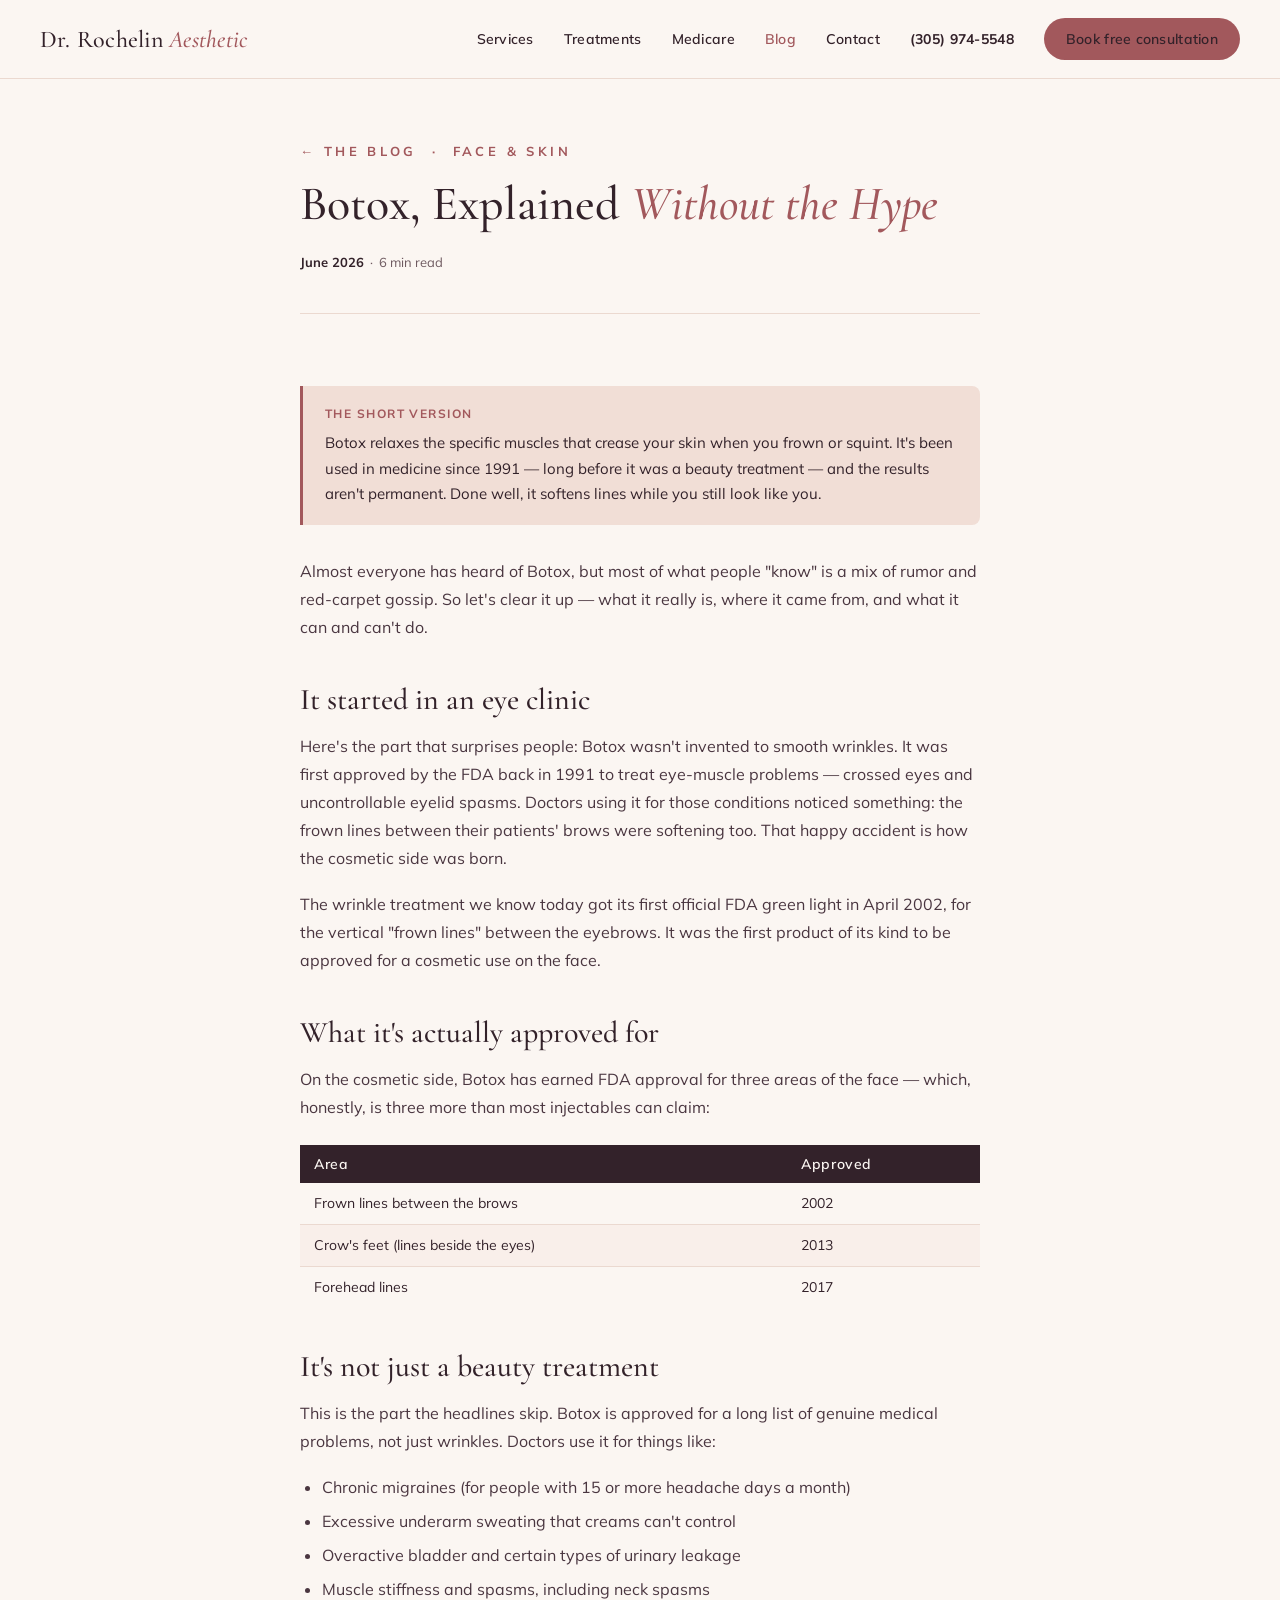
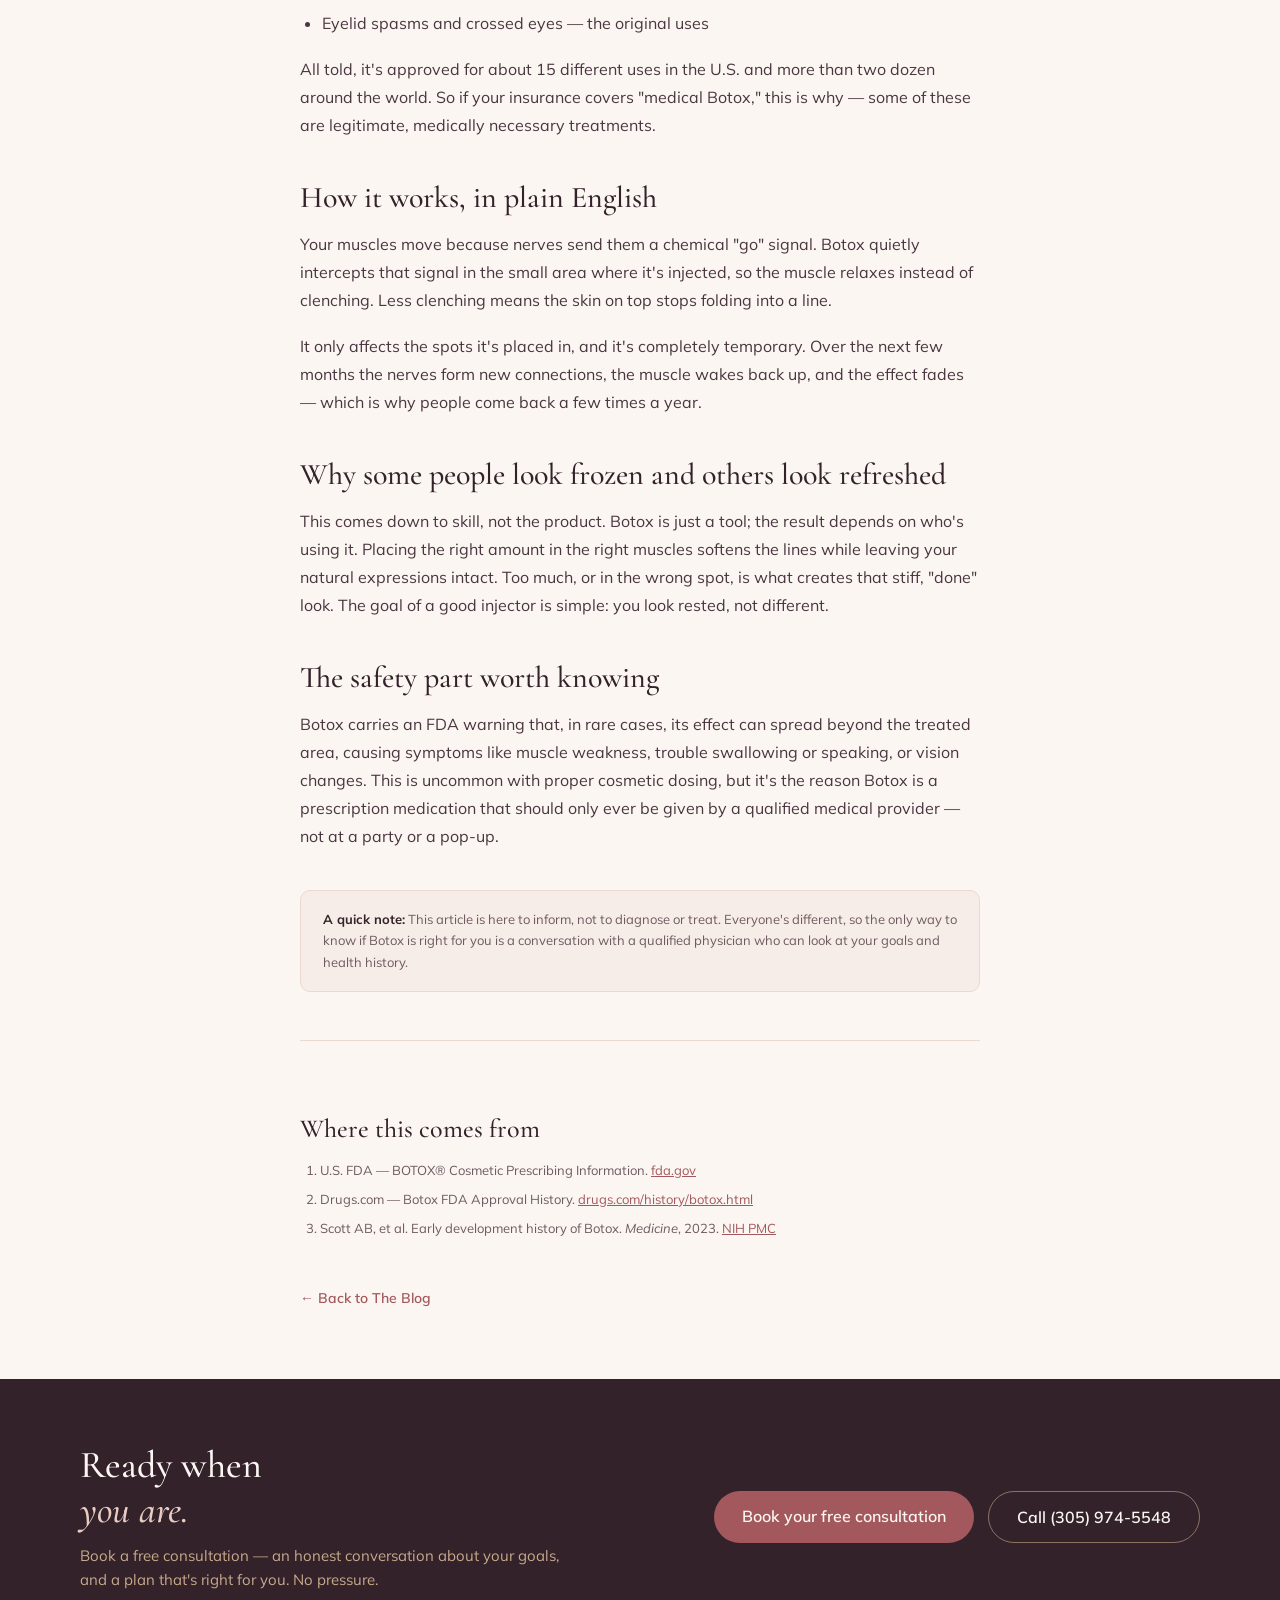
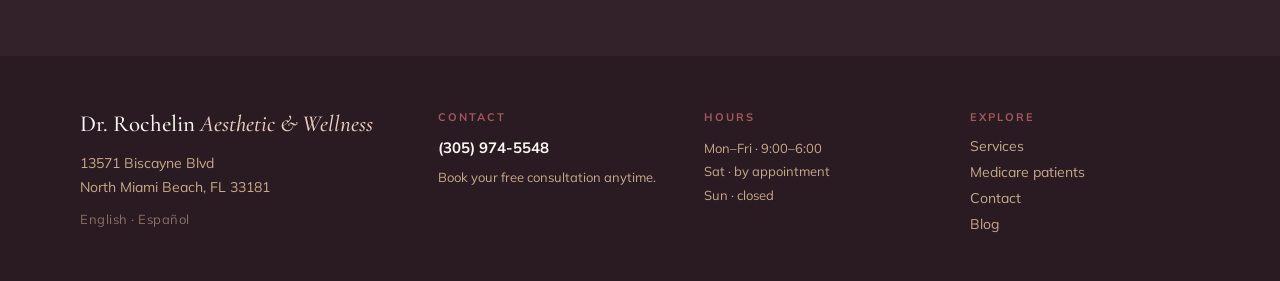
==== blog-botox.html @ 4aa11b76 "Add files via upload" ====
<!DOCTYPE html>
<html lang="en">
<head>
  <meta charset="UTF-8" />
  <meta name="viewport" content="width=device-width, initial-scale=1.0" />
  <title>Botox, Explained Without the Hype — Dr. Rochelin Aesthetic</title>
  <meta name="description" content="A clear, plain-English look at what Botox actually does, what it's approved for, how it works, and what to know before you try it." />
  <link rel="preconnect" href="https://fonts.googleapis.com" />
  <link rel="preconnect" href="https://fonts.gstatic.com" crossorigin />
  <link href="https://fonts.googleapis.com/css2?family=Cormorant+Garamond:ital,wght@0,400;0,500;0,600;1,400;1,500&family=Mulish:wght@400;500;600;700&display=swap" rel="stylesheet" />
  <link rel="stylesheet" href="blog.css" />
</head>
<body>

  <nav>
    <div class="section nav-inner">
      <a href="index.html" class="nav-logo">Dr. Rochelin <span>Aesthetic</span></a>
      <div class="navlinks">
        <a href="index.html">Services</a>
        <a href="index.html">Treatments</a>
        <a href="index.html">Medicare</a>
        <a href="blog.html" class="active">Blog</a>
        <a href="index.html">Contact</a>
        <a href="tel:+13059745548" class="nav-phone">(305) 974-5548</a>
        <a href="index.html" class="btn-primary">Book free consultation</a>
      </div>
      <div class="menubtn"><span></span><span></span><span></span></div>
    </div>
  </nav>

  <main>
    <div class="article-wrap">

      <header class="article-header">
        <div class="article-cat"><a href="blog.html">← The Blog</a> &nbsp;·&nbsp; Face &amp; Skin</div>
        <h1>Botox, Explained <em>Without the Hype</em></h1>
        <div class="article-meta"><strong>June 2026</strong> &nbsp;·&nbsp; 6 min read</div>
      </header>

      <article class="article-body">

        <div class="quick-take">
          <strong>The short version</strong>
          Botox relaxes the specific muscles that crease your skin when you frown or squint. It's been used in medicine since 1991 — long before it was a beauty treatment — and the results aren't permanent. Done well, it softens lines while you still look like you.
        </div>

        <p>Almost everyone has heard of Botox, but most of what people "know" is a mix of rumor and red-carpet gossip. So let's clear it up — what it really is, where it came from, and what it can and can't do.</p>

        <h2>It started in an eye clinic</h2>
        <p>Here's the part that surprises people: Botox wasn't invented to smooth wrinkles. It was first approved by the FDA back in 1991 to treat eye-muscle problems — crossed eyes and uncontrollable eyelid spasms. Doctors using it for those conditions noticed something: the frown lines between their patients' brows were softening too. That happy accident is how the cosmetic side was born.</p>
        <p>The wrinkle treatment we know today got its first official FDA green light in April 2002, for the vertical "frown lines" between the eyebrows. It was the first product of its kind to be approved for a cosmetic use on the face.</p>

        <h2>What it's actually approved for</h2>
        <p>On the cosmetic side, Botox has earned FDA approval for three areas of the face — which, honestly, is three more than most injectables can claim:</p>
        <table class="fact-table">
          <thead><tr><th>Area</th><th>Approved</th></tr></thead>
          <tbody>
            <tr><td>Frown lines between the brows</td><td>2002</td></tr>
            <tr><td>Crow's feet (lines beside the eyes)</td><td>2013</td></tr>
            <tr><td>Forehead lines</td><td>2017</td></tr>
          </tbody>
        </table>

        <h2>It's not just a beauty treatment</h2>
        <p>This is the part the headlines skip. Botox is approved for a long list of genuine medical problems, not just wrinkles. Doctors use it for things like:</p>
        <ul>
          <li>Chronic migraines (for people with 15 or more headache days a month)</li>
          <li>Excessive underarm sweating that creams can't control</li>
          <li>Overactive bladder and certain types of urinary leakage</li>
          <li>Muscle stiffness and spasms, including neck spasms</li>
          <li>Eyelid spasms and crossed eyes — the original uses</li>
        </ul>
        <p>All told, it's approved for about 15 different uses in the U.S. and more than two dozen around the world. So if your insurance covers "medical Botox," this is why — some of these are legitimate, medically necessary treatments.</p>

        <h2>How it works, in plain English</h2>
        <p>Your muscles move because nerves send them a chemical "go" signal. Botox quietly intercepts that signal in the small area where it's injected, so the muscle relaxes instead of clenching. Less clenching means the skin on top stops folding into a line.</p>
        <p>It only affects the spots it's placed in, and it's completely temporary. Over the next few months the nerves form new connections, the muscle wakes back up, and the effect fades — which is why people come back a few times a year.</p>

        <h2>Why some people look frozen and others look refreshed</h2>
        <p>This comes down to skill, not the product. Botox is just a tool; the result depends on who's using it. Placing the right amount in the right muscles softens the lines while leaving your natural expressions intact. Too much, or in the wrong spot, is what creates that stiff, "done" look. The goal of a good injector is simple: you look rested, not different.</p>

        <h2>The safety part worth knowing</h2>
        <p>Botox carries an FDA warning that, in rare cases, its effect can spread beyond the treated area, causing symptoms like muscle weakness, trouble swallowing or speaking, or vision changes. This is uncommon with proper cosmetic dosing, but it's the reason Botox is a prescription medication that should only ever be given by a qualified medical provider — not at a party or a pop-up.</p>

        <div class="disclaimer">
          <strong>A quick note:</strong> This article is here to inform, not to diagnose or treat. Everyone's different, so the only way to know if Botox is right for you is a conversation with a qualified physician who can look at your goals and health history.
        </div>

        <div class="references">
          <h2>Where this comes from</h2>
          <ol>
            <li>U.S. FDA — BOTOX® Cosmetic Prescribing Information. <a href="https://www.fda.gov/media/77359/download" target="_blank" rel="noopener">fda.gov</a></li>
            <li>Drugs.com — Botox FDA Approval History. <a href="https://www.drugs.com/history/botox.html" target="_blank" rel="noopener">drugs.com/history/botox.html</a></li>
            <li>Scott AB, et al. Early development history of Botox. <em>Medicine</em>, 2023. <a href="https://pmc.ncbi.nlm.nih.gov/articles/PMC10374179/" target="_blank" rel="noopener">NIH PMC</a></li>
          </ol>
        </div>

        <a href="blog.html" class="back-link">← Back to The Blog</a>

      </article>
    </div>

    <section class="cta-strip">
      <div class="section cta-strip-inner">
        <div>
          <h2>Ready when<br><em>you are.</em></h2>
          <p>Book a free consultation — an honest conversation about your goals,<br>and a plan that's right for you. No pressure.</p>
        </div>
        <div class="cta-btns">
          <a href="index.html" class="btn-primary-lg">Book your free consultation</a>
          <a href="tel:+13059745548" class="btn-outline">Call (305) 974-5548</a>
        </div>
      </div>
    </section>
  </main>

  <footer>
    <div class="section footer-grid">
      <div>
        <div class="footer-logo">Dr. Rochelin <span>Aesthetic &amp; Wellness</span></div>
        <div class="footer-address">13571 Biscayne Blvd<br>North Miami Beach, FL 33181</div>
        <div class="footer-lang">English · Español</div>
      </div>
      <div class="footer-col">
        <div class="footer-col-label">Contact</div>
        <a href="tel:+13059745548">(305) 974-5548</a>
        <p>Book your free consultation anytime.</p>
      </div>
      <div class="footer-col">
        <div class="footer-col-label">Hours</div>
        <div class="footer-hours">Mon–Fri · 9:00–6:00<br>Sat · by appointment<br>Sun · closed</div>
      </div>
      <div class="footer-col">
        <div class="footer-col-label">Explore</div>
        <div class="footer-col-links">
          <a href="index.html">Services</a>
          <a href="index.html">Medicare patients</a>
          <a href="index.html">Contact</a>
          <a href="blog.html">Blog</a>
        </div>
      </div>
    </div>
  </footer>

  <div class="mobilebar">
    <a href="index.html" class="mb-primary">Book free consult</a>
    <a href="tel:+13059745548" class="mb-outline">Call us</a>
  </div>

</body>
</html>
---- blog.css ----
:root{
  --cream:#fbf6f2; --dark:#33222a; --rose:#a2585c; --blush:#f1ded6;
  --muted:#6e5a60; --border:#ebd9d0; --footer-bg:#2a1b22;
  --footer-text:#c7a98b; --footer-dim:#8a7068; --footer-light:#fbf6f2; --footer-accent:#e9cdc2;
}
*,*::before,*::after{box-sizing:border-box;margin:0;padding:0;}
html,body{background:var(--cream);color:var(--dark);font-family:'Mulish',sans-serif;}
.section{max-width:1200px;margin:0 auto;padding:0 40px;}

/* NAV */
nav{position:sticky;top:0;z-index:60;background:rgba(251,246,242,0.92);backdrop-filter:blur(10px);border-bottom:1px solid var(--border);}
.nav-inner{display:flex;justify-content:space-between;align-items:center;padding:18px 0;}
.nav-logo{font-family:'Cormorant Garamond',serif;font-size:24px;font-weight:500;letter-spacing:0.01em;text-decoration:none;color:var(--dark);}
.nav-logo span{font-style:italic;color:var(--rose);}
.navlinks{display:flex;gap:30px;align-items:center;font-size:14px;font-weight:600;letter-spacing:0.02em;}
.navlinks a{color:var(--dark);text-decoration:none;transition:color 0.2s;}
.navlinks a:hover,.navlinks a.active{color:var(--rose);}
.nav-phone{color:var(--dark);font-weight:700;text-decoration:none;}
.btn-primary{font-family:'Mulish',sans-serif;font-size:14px;font-weight:600;color:var(--cream);background:var(--rose);border:none;border-radius:999px;padding:12px 22px;cursor:pointer;transition:background 0.2s;text-decoration:none;display:inline-block;}
.btn-primary:hover{background:var(--dark);}
.menubtn{display:none;flex-direction:column;gap:5px;cursor:pointer;padding:6px;}
.menubtn span{display:block;width:24px;height:2px;background:var(--dark);}

/* BLOG HERO */
.blog-hero{padding:72px 0 56px;border-bottom:1px solid var(--border);}
.blog-hero-label{font-size:13px;letter-spacing:0.26em;text-transform:uppercase;color:var(--rose);font-weight:700;margin-bottom:20px;}
.blog-hero h1{font-family:'Cormorant Garamond',serif;font-size:62px;font-weight:500;line-height:1.08;margin-bottom:20px;}
.blog-hero h1 em{font-style:italic;color:var(--rose);}
.blog-hero p{font-size:17px;line-height:1.7;color:var(--muted);max-width:560px;}

/* FILTER */
.filter-bar{padding:32px 0 0;}
.filter-bar-inner{display:flex;gap:10px;flex-wrap:wrap;align-items:center;}
.filter-btn{font-family:'Mulish',sans-serif;font-size:13px;font-weight:600;letter-spacing:0.04em;padding:8px 18px;border-radius:999px;border:1.5px solid var(--border);background:transparent;color:var(--muted);cursor:pointer;transition:all 0.2s;}
.filter-btn:hover,.filter-btn.active{background:var(--rose);border-color:var(--rose);color:var(--cream);}

/* GRID + CARD */
.blog-grid-section{padding:48px 0 80px;}
.blog-grid{display:grid;grid-template-columns:repeat(3,1fr);gap:28px;}
.card{background:#fff;border:1px solid var(--border);border-radius:16px;overflow:hidden;display:flex;flex-direction:column;transition:box-shadow 0.2s,border-color 0.2s;text-decoration:none;color:inherit;}
.card:hover{box-shadow:0 20px 44px -24px rgba(51,34,42,0.3);border-color:var(--blush);}
.card-thumb{aspect-ratio:16/9;background:var(--blush);position:relative;overflow:hidden;}
.card-thumb-inner{width:100%;height:100%;display:flex;align-items:center;justify-content:center;}
.card-thumb-icon{font-size:48px;opacity:0.35;}
.card-thumb-label{position:absolute;top:14px;left:16px;font-size:11px;font-weight:700;letter-spacing:0.18em;text-transform:uppercase;color:var(--rose);background:rgba(251,246,242,0.92);padding:4px 10px;border-radius:999px;}
.card-body{padding:22px 24px 26px;flex:1;display:flex;flex-direction:column;}
.card-meta{font-size:12px;color:var(--muted);margin-bottom:10px;letter-spacing:0.02em;}
.card h2{font-family:'Cormorant Garamond',serif;font-size:22px;font-weight:500;line-height:1.3;margin-bottom:10px;}
.card p{font-size:14px;line-height:1.65;color:var(--muted);flex:1;}
.card-link{margin-top:18px;font-size:13px;font-weight:700;color:var(--rose);letter-spacing:0.02em;}
.card-featured{grid-column:span 2;flex-direction:row;}
.card-featured .card-thumb{width:42%;flex-shrink:0;aspect-ratio:unset;border-radius:0;}
.card-featured .card-body{padding:32px 32px 36px;}
.card-featured h2{font-size:28px;}
.card-featured p{font-size:15px;}

/* ARTICLE */
.article-wrap{max-width:760px;margin:0 auto;padding:0 40px;}
.article-header{padding:64px 0 40px;border-bottom:1px solid var(--border);}
.article-cat{font-size:13px;letter-spacing:0.26em;text-transform:uppercase;color:var(--rose);font-weight:700;margin-bottom:18px;}
.article-cat a{color:var(--rose);text-decoration:none;}
.article-cat a:hover{text-decoration:underline;}
.article-header h1{font-family:'Cormorant Garamond',serif;font-size:48px;font-weight:500;line-height:1.15;margin-bottom:20px;}
.article-header h1 em{font-style:italic;color:var(--rose);}
.article-meta{font-size:13px;color:var(--muted);line-height:1.6;}
.article-meta strong{color:var(--dark);}
.quick-take{background:var(--blush);border-left:3px solid var(--rose);border-radius:0 8px 8px 0;padding:18px 22px;margin:32px 0;font-size:15px;line-height:1.7;color:var(--dark);}
.quick-take strong{display:block;font-size:12px;letter-spacing:0.12em;text-transform:uppercase;color:var(--rose);margin-bottom:6px;}
.article-body{padding:40px 0 72px;}
.article-body h2{font-family:'Cormorant Garamond',serif;font-size:30px;font-weight:500;margin:40px 0 14px;}
.article-body h3{font-family:'Mulish',sans-serif;font-size:16px;font-weight:700;margin:28px 0 10px;letter-spacing:0.02em;}
.article-body p{font-size:16px;line-height:1.75;color:#4a3640;margin-bottom:18px;}
.article-body ul,.article-body ol{margin:0 0 18px 22px;}
.article-body li{font-size:16px;line-height:1.75;color:#4a3640;margin-bottom:6px;}
.fact-table{width:100%;border-collapse:collapse;margin:24px 0 32px;font-size:14px;}
.fact-table th{background:var(--dark);color:var(--cream);padding:10px 14px;text-align:left;font-weight:600;letter-spacing:0.04em;}
.fact-table td{padding:10px 14px;border-bottom:1px solid var(--border);vertical-align:top;line-height:1.5;}
.fact-table tr:last-child td{border-bottom:none;}
.fact-table tr:nth-child(even) td{background:rgba(241,222,214,0.3);}
.disclaimer{background:rgba(241,222,214,0.4);border:1px solid var(--border);border-radius:10px;padding:18px 22px;margin:40px 0 0;font-size:13px;color:var(--muted);line-height:1.65;}
.disclaimer strong{color:var(--dark);}
.references{margin-top:48px;padding-top:32px;border-top:1px solid var(--border);}
.references h2{font-family:'Cormorant Garamond',serif;font-size:26px;font-weight:500;margin-bottom:16px;}
.references ol{margin-left:20px;}
.references li{font-size:13px;color:var(--muted);line-height:1.6;margin-bottom:8px;}
.references a{color:var(--rose);}
.back-link{display:inline-flex;align-items:center;gap:6px;font-size:14px;font-weight:600;color:var(--rose);text-decoration:none;margin:32px 0 0;}
.back-link:hover{text-decoration:underline;}

/* CTA */
.cta-strip{background:var(--dark);padding:64px 0;}
.cta-strip-inner{display:flex;justify-content:space-between;align-items:center;gap:40px;}
.cta-strip h2{font-family:'Cormorant Garamond',serif;font-size:38px;font-weight:500;color:var(--cream);line-height:1.2;}
.cta-strip h2 em{font-style:italic;color:var(--footer-accent);}
.cta-strip p{font-size:15px;color:var(--footer-text);margin-top:10px;line-height:1.6;}
.cta-btns{display:flex;gap:14px;flex-shrink:0;flex-wrap:wrap;}
.btn-primary-lg{font-family:'Mulish',sans-serif;font-size:16px;font-weight:600;color:var(--cream);background:var(--rose);border:none;border-radius:999px;padding:15px 28px;cursor:pointer;transition:background 0.2s;text-decoration:none;display:inline-block;}
.btn-primary-lg:hover{background:#8a4649;}
.btn-outline{font-family:'Mulish',sans-serif;font-size:16px;font-weight:600;color:var(--cream);background:transparent;border:1.5px solid rgba(199,169,139,0.6);border-radius:999px;padding:15px 28px;cursor:pointer;transition:border-color 0.2s;text-decoration:none;display:inline-block;}
.btn-outline:hover{border-color:#fbf6f2;}

/* FOOTER */
footer{background:var(--footer-bg);}
.footer-grid{display:grid;grid-template-columns:1.4fr 1fr 1fr 1fr;gap:36px;padding-top:54px;padding-bottom:48px;}
.footer-logo{font-family:'Cormorant Garamond',serif;font-size:23px;color:var(--footer-light);font-weight:500;}
.footer-logo span{font-style:italic;color:var(--footer-accent);}
.footer-address{font-size:14px;line-height:1.7;color:var(--footer-text);margin-top:14px;}
.footer-lang{font-size:13px;color:var(--footer-dim);margin-top:12px;letter-spacing:0.04em;}
.footer-col-label{font-size:11px;letter-spacing:0.18em;text-transform:uppercase;color:var(--rose);font-weight:700;margin-bottom:13px;}
.footer-col a{font-size:15px;font-weight:700;color:var(--footer-light);text-decoration:none;}
.footer-col a:hover{color:var(--footer-accent);}
.footer-col p{font-size:13px;color:var(--footer-text);margin-top:10px;line-height:1.6;}
.footer-col-links{display:flex;flex-direction:column;gap:8px;}
.footer-col-links a{font-size:14px;font-weight:400;color:var(--footer-text);text-decoration:none;}
.footer-col-links a:hover{color:var(--footer-light);}
.footer-hours{font-size:13px;color:var(--footer-text);line-height:1.8;}

/* MOBILE BAR */
.mobilebar{display:none;position:fixed;bottom:0;left:0;right:0;z-index:100;background:var(--dark);padding:14px 20px;gap:12px;align-items:center;justify-content:center;}
.mobilebar a{flex:1;text-align:center;font-family:'Mulish',sans-serif;font-size:14px;font-weight:600;border-radius:999px;padding:13px 10px;text-decoration:none;}
.mobilebar .mb-primary{background:var(--rose);color:var(--cream);}
.mobilebar .mb-outline{border:1.5px solid rgba(199,169,139,0.5);color:var(--cream);}

@media (max-width:880px){
  .navlinks{display:none !important;}
  .menubtn{display:flex !important;}
  .blog-grid{grid-template-columns:1fr 1fr !important;}
  .card-featured{grid-column:span 2;flex-direction:column;}
  .card-featured .card-thumb{width:100%;aspect-ratio:16/9;}
  .cta-strip-inner{flex-direction:column;align-items:flex-start;}
  .footer-grid{grid-template-columns:1fr !important;}
  .section,.article-wrap{padding:0 22px !important;}
  .mobilebar{display:flex !important;}
  body{padding-bottom:78px;}
  .blog-hero h1{font-size:48px !important;}
  .article-header h1{font-size:36px !important;}
}
@media (max-width:560px){
  .blog-grid{grid-template-columns:1fr !important;}
  .card-featured{grid-column:span 1;}
  .blog-hero h1{font-size:38px !important;}
}
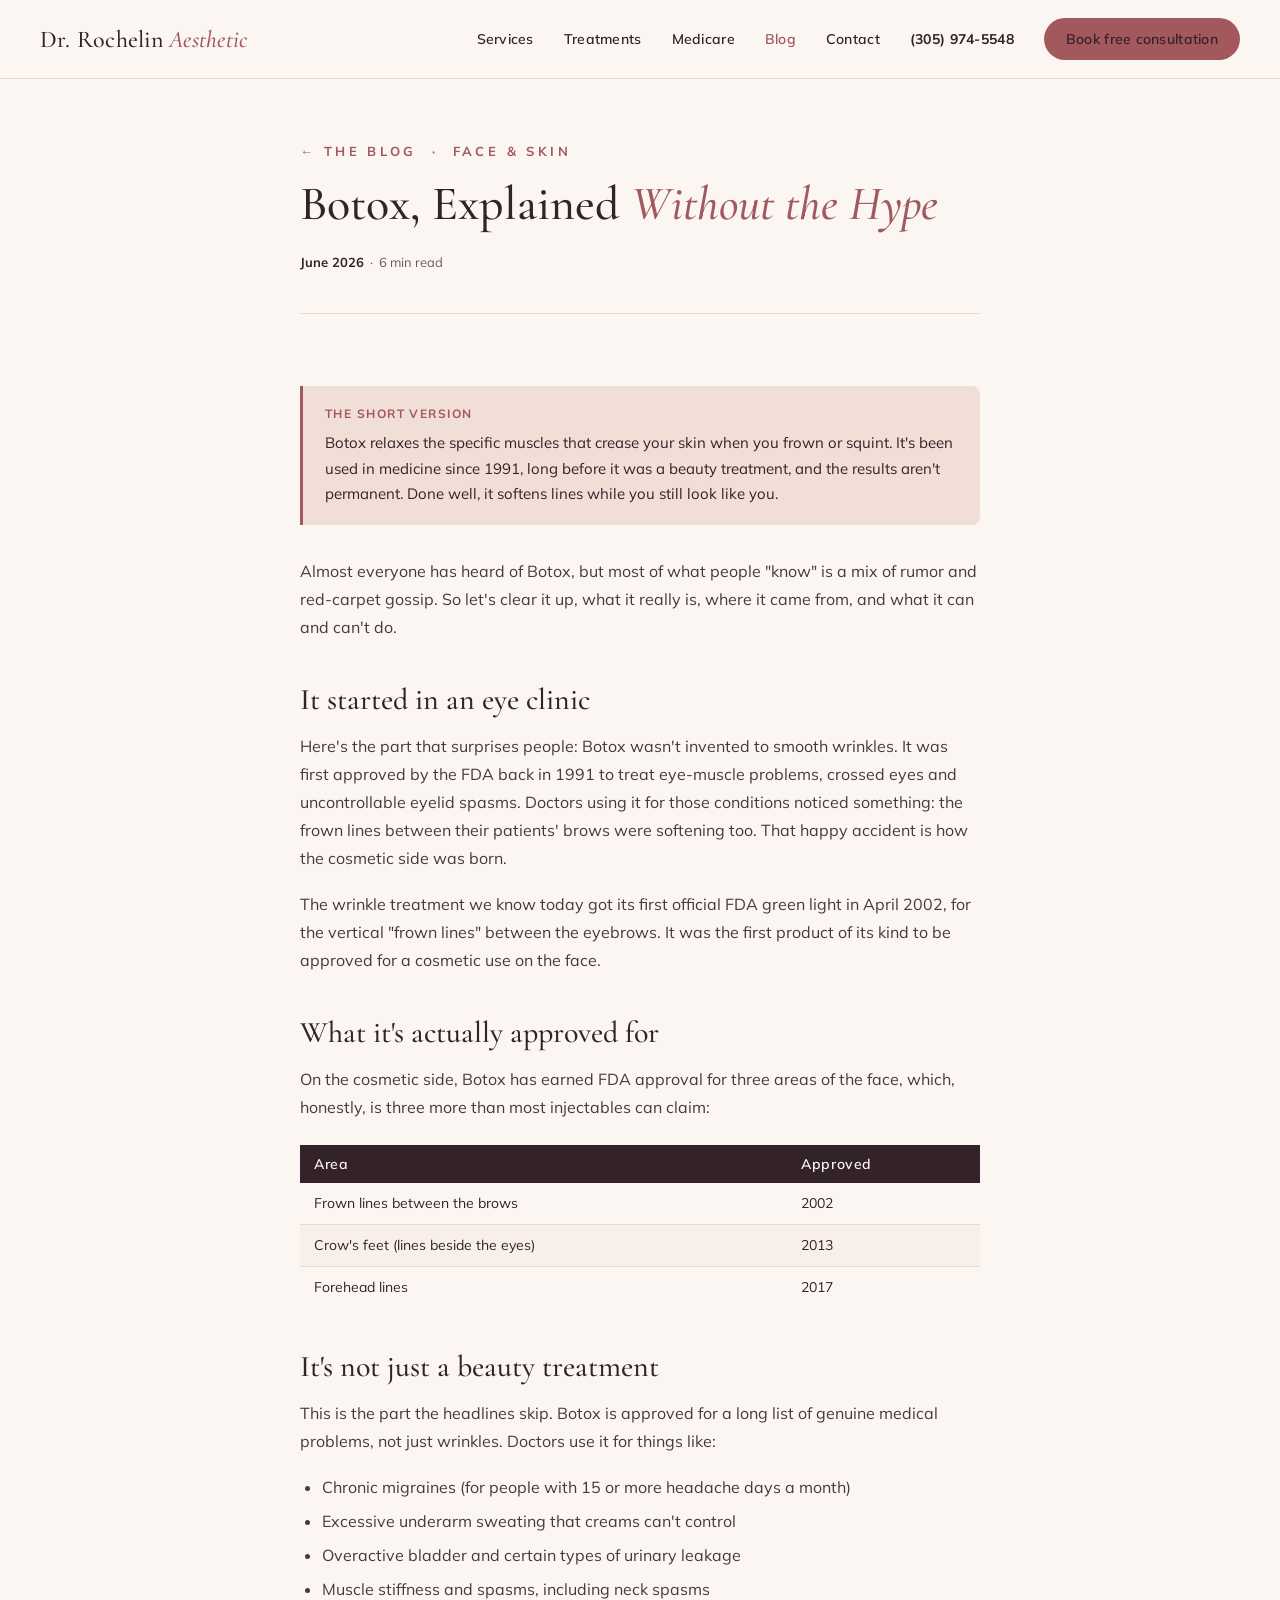
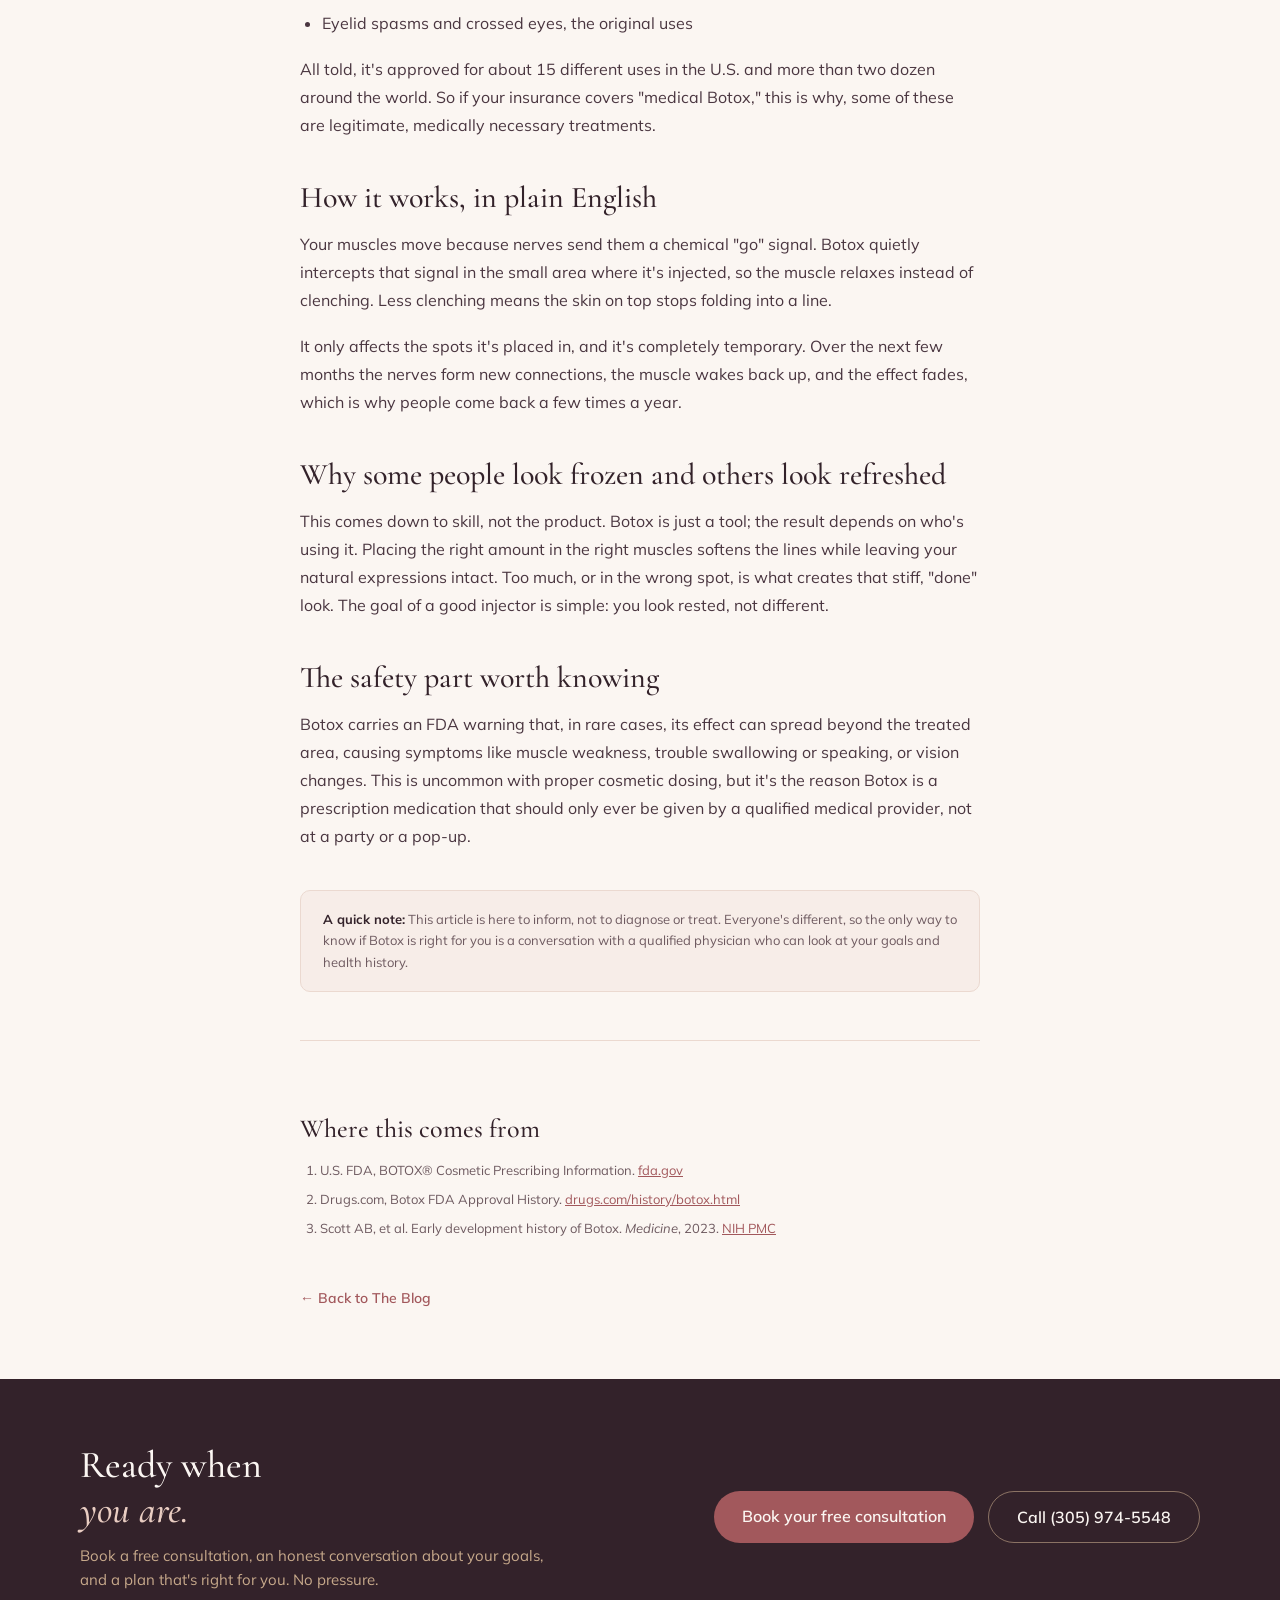
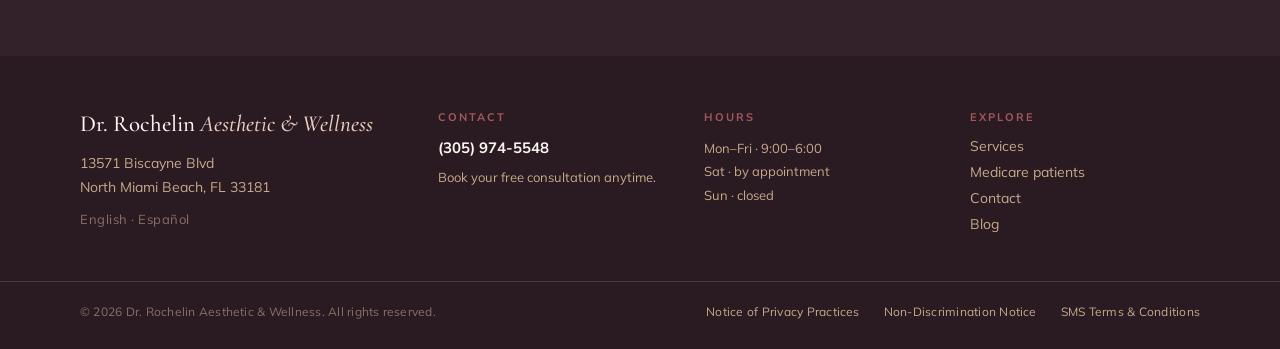
==== commit dc79f34e: "Add files via upload" ====
--- a/blog-botox.html
+++ b/blog-botox.html
@@ -3,7 +3,7 @@
 <head>
   <meta charset="UTF-8" />
   <meta name="viewport" content="width=device-width, initial-scale=1.0" />
-  <title>Botox, Explained Without the Hype — Dr. Rochelin Aesthetic</title>
+  <title>Botox, Explained Without the Hype, Dr. Rochelin Aesthetic</title>
   <meta name="description" content="A clear, plain-English look at what Botox actually does, what it's approved for, how it works, and what to know before you try it." />
   <link rel="preconnect" href="https://fonts.googleapis.com" />
   <link rel="preconnect" href="https://fonts.gstatic.com" crossorigin />
@@ -41,17 +41,17 @@
 
         <div class="quick-take">
           <strong>The short version</strong>
-          Botox relaxes the specific muscles that crease your skin when you frown or squint. It's been used in medicine since 1991 — long before it was a beauty treatment — and the results aren't permanent. Done well, it softens lines while you still look like you.
+          Botox relaxes the specific muscles that crease your skin when you frown or squint. It's been used in medicine since 1991, long before it was a beauty treatment, and the results aren't permanent. Done well, it softens lines while you still look like you.
         </div>
 
-        <p>Almost everyone has heard of Botox, but most of what people "know" is a mix of rumor and red-carpet gossip. So let's clear it up — what it really is, where it came from, and what it can and can't do.</p>
+        <p>Almost everyone has heard of Botox, but most of what people "know" is a mix of rumor and red-carpet gossip. So let's clear it up, what it really is, where it came from, and what it can and can't do.</p>
 
         <h2>It started in an eye clinic</h2>
-        <p>Here's the part that surprises people: Botox wasn't invented to smooth wrinkles. It was first approved by the FDA back in 1991 to treat eye-muscle problems — crossed eyes and uncontrollable eyelid spasms. Doctors using it for those conditions noticed something: the frown lines between their patients' brows were softening too. That happy accident is how the cosmetic side was born.</p>
+        <p>Here's the part that surprises people: Botox wasn't invented to smooth wrinkles. It was first approved by the FDA back in 1991 to treat eye-muscle problems, crossed eyes and uncontrollable eyelid spasms. Doctors using it for those conditions noticed something: the frown lines between their patients' brows were softening too. That happy accident is how the cosmetic side was born.</p>
         <p>The wrinkle treatment we know today got its first official FDA green light in April 2002, for the vertical "frown lines" between the eyebrows. It was the first product of its kind to be approved for a cosmetic use on the face.</p>
 
         <h2>What it's actually approved for</h2>
-        <p>On the cosmetic side, Botox has earned FDA approval for three areas of the face — which, honestly, is three more than most injectables can claim:</p>
+        <p>On the cosmetic side, Botox has earned FDA approval for three areas of the face, which, honestly, is three more than most injectables can claim:</p>
         <table class="fact-table">
           <thead><tr><th>Area</th><th>Approved</th></tr></thead>
           <tbody>
@@ -68,19 +68,19 @@
           <li>Excessive underarm sweating that creams can't control</li>
           <li>Overactive bladder and certain types of urinary leakage</li>
           <li>Muscle stiffness and spasms, including neck spasms</li>
-          <li>Eyelid spasms and crossed eyes — the original uses</li>
+          <li>Eyelid spasms and crossed eyes, the original uses</li>
         </ul>
-        <p>All told, it's approved for about 15 different uses in the U.S. and more than two dozen around the world. So if your insurance covers "medical Botox," this is why — some of these are legitimate, medically necessary treatments.</p>
+        <p>All told, it's approved for about 15 different uses in the U.S. and more than two dozen around the world. So if your insurance covers "medical Botox," this is why, some of these are legitimate, medically necessary treatments.</p>
 
         <h2>How it works, in plain English</h2>
         <p>Your muscles move because nerves send them a chemical "go" signal. Botox quietly intercepts that signal in the small area where it's injected, so the muscle relaxes instead of clenching. Less clenching means the skin on top stops folding into a line.</p>
-        <p>It only affects the spots it's placed in, and it's completely temporary. Over the next few months the nerves form new connections, the muscle wakes back up, and the effect fades — which is why people come back a few times a year.</p>
+        <p>It only affects the spots it's placed in, and it's completely temporary. Over the next few months the nerves form new connections, the muscle wakes back up, and the effect fades, which is why people come back a few times a year.</p>
 
         <h2>Why some people look frozen and others look refreshed</h2>
         <p>This comes down to skill, not the product. Botox is just a tool; the result depends on who's using it. Placing the right amount in the right muscles softens the lines while leaving your natural expressions intact. Too much, or in the wrong spot, is what creates that stiff, "done" look. The goal of a good injector is simple: you look rested, not different.</p>
 
         <h2>The safety part worth knowing</h2>
-        <p>Botox carries an FDA warning that, in rare cases, its effect can spread beyond the treated area, causing symptoms like muscle weakness, trouble swallowing or speaking, or vision changes. This is uncommon with proper cosmetic dosing, but it's the reason Botox is a prescription medication that should only ever be given by a qualified medical provider — not at a party or a pop-up.</p>
+        <p>Botox carries an FDA warning that, in rare cases, its effect can spread beyond the treated area, causing symptoms like muscle weakness, trouble swallowing or speaking, or vision changes. This is uncommon with proper cosmetic dosing, but it's the reason Botox is a prescription medication that should only ever be given by a qualified medical provider, not at a party or a pop-up.</p>
 
         <div class="disclaimer">
           <strong>A quick note:</strong> This article is here to inform, not to diagnose or treat. Everyone's different, so the only way to know if Botox is right for you is a conversation with a qualified physician who can look at your goals and health history.
@@ -89,8 +89,8 @@
         <div class="references">
           <h2>Where this comes from</h2>
           <ol>
-            <li>U.S. FDA — BOTOX® Cosmetic Prescribing Information. <a href="https://www.fda.gov/media/77359/download" target="_blank" rel="noopener">fda.gov</a></li>
-            <li>Drugs.com — Botox FDA Approval History. <a href="https://www.drugs.com/history/botox.html" target="_blank" rel="noopener">drugs.com/history/botox.html</a></li>
+            <li>U.S. FDA, BOTOX® Cosmetic Prescribing Information. <a href="https://www.fda.gov/media/77359/download" target="_blank" rel="noopener">fda.gov</a></li>
+            <li>Drugs.com, Botox FDA Approval History. <a href="https://www.drugs.com/history/botox.html" target="_blank" rel="noopener">drugs.com/history/botox.html</a></li>
             <li>Scott AB, et al. Early development history of Botox. <em>Medicine</em>, 2023. <a href="https://pmc.ncbi.nlm.nih.gov/articles/PMC10374179/" target="_blank" rel="noopener">NIH PMC</a></li>
           </ol>
         </div>
@@ -104,7 +104,7 @@
       <div class="section cta-strip-inner">
         <div>
           <h2>Ready when<br><em>you are.</em></h2>
-          <p>Book a free consultation — an honest conversation about your goals,<br>and a plan that's right for you. No pressure.</p>
+          <p>Book a free consultation, an honest conversation about your goals,<br>and a plan that's right for you. No pressure.</p>
         </div>
         <div class="cta-btns">
           <a href="index.html" class="btn-primary-lg">Book your free consultation</a>
@@ -140,6 +140,16 @@
         </div>
       </div>
     </div>
+    <div class="footer-legal">
+      <div class="section footer-legal-inner">
+        <div class="footer-legal-copy">&copy; 2026 Dr. Rochelin Aesthetic &amp; Wellness. All rights reserved.</div>
+        <div class="footer-legal-links">
+          <a href="privacy-practices.html">Notice of Privacy Practices</a>
+          <a href="non-discrimination.html">Non-Discrimination Notice</a>
+          <a href="sms-terms.html">SMS Terms &amp; Conditions</a>
+        </div>
+      </div>
+    </div>
   </footer>
 
   <div class="mobilebar">
--- a/blog.css
+++ b/blog.css
@@ -134,9 +134,18 @@
   body{padding-bottom:78px;}
   .blog-hero h1{font-size:48px !important;}
   .article-header h1{font-size:36px !important;}
+  .footer-legal-inner{flex-direction:column !important; gap:12px !important; align-items:flex-start !important;}
+  .footer-legal-links{flex-wrap:wrap; gap:10px 18px !important;}
 }
 @media (max-width:560px){
   .blog-grid{grid-template-columns:1fr !important;}
   .card-featured{grid-column:span 1;}
   .blog-hero h1{font-size:38px !important;}
 }
+/* legal footer */
+.footer-legal{border-top:1px solid rgba(199,169,139,0.22);}
+.footer-legal-inner{display:flex;justify-content:space-between;align-items:center;gap:24px;padding-top:22px;padding-bottom:30px;}
+.footer-legal-copy{font-size:12px;color:var(--footer-dim);letter-spacing:0.02em;}
+.footer-legal-links{display:flex;gap:24px;}
+.footer-legal-links a{font-size:12px;color:var(--footer-text);text-decoration:none;letter-spacing:0.02em;}
+.footer-legal-links a:hover{color:var(--footer-light);}
